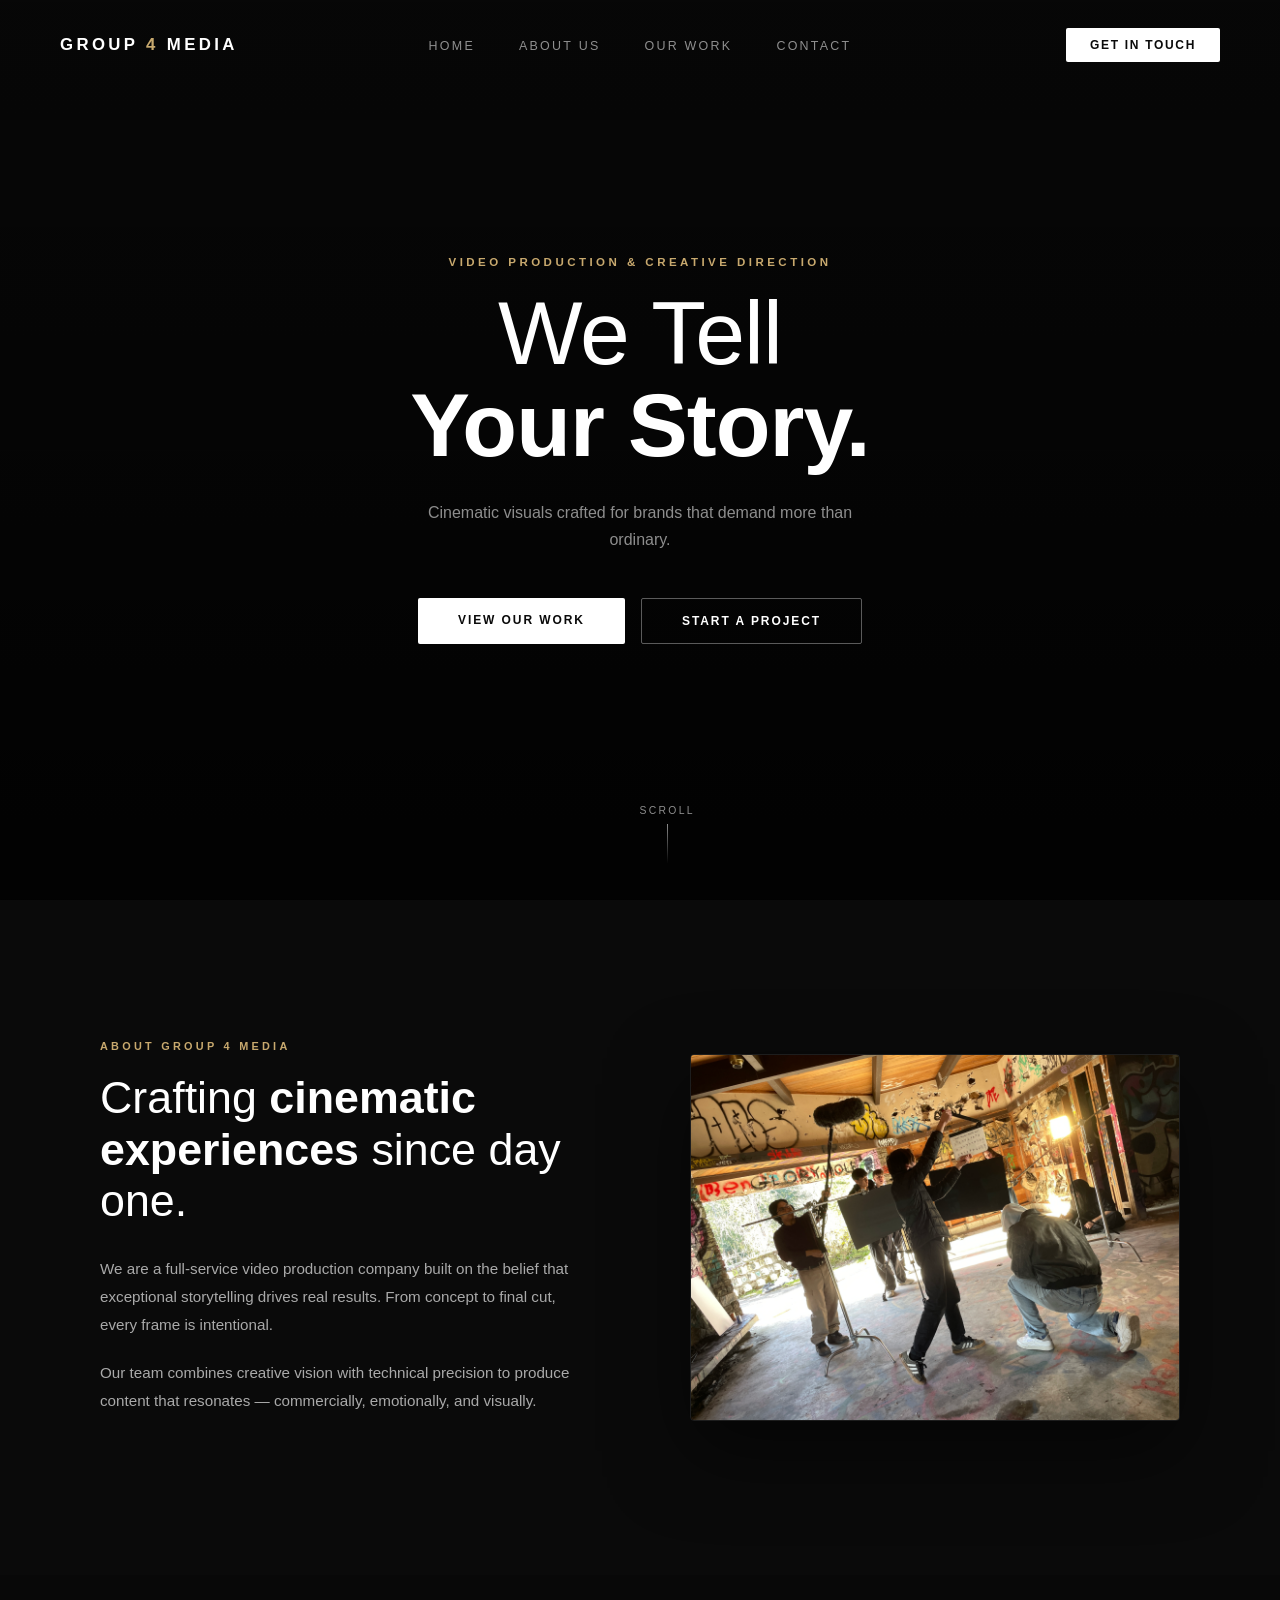
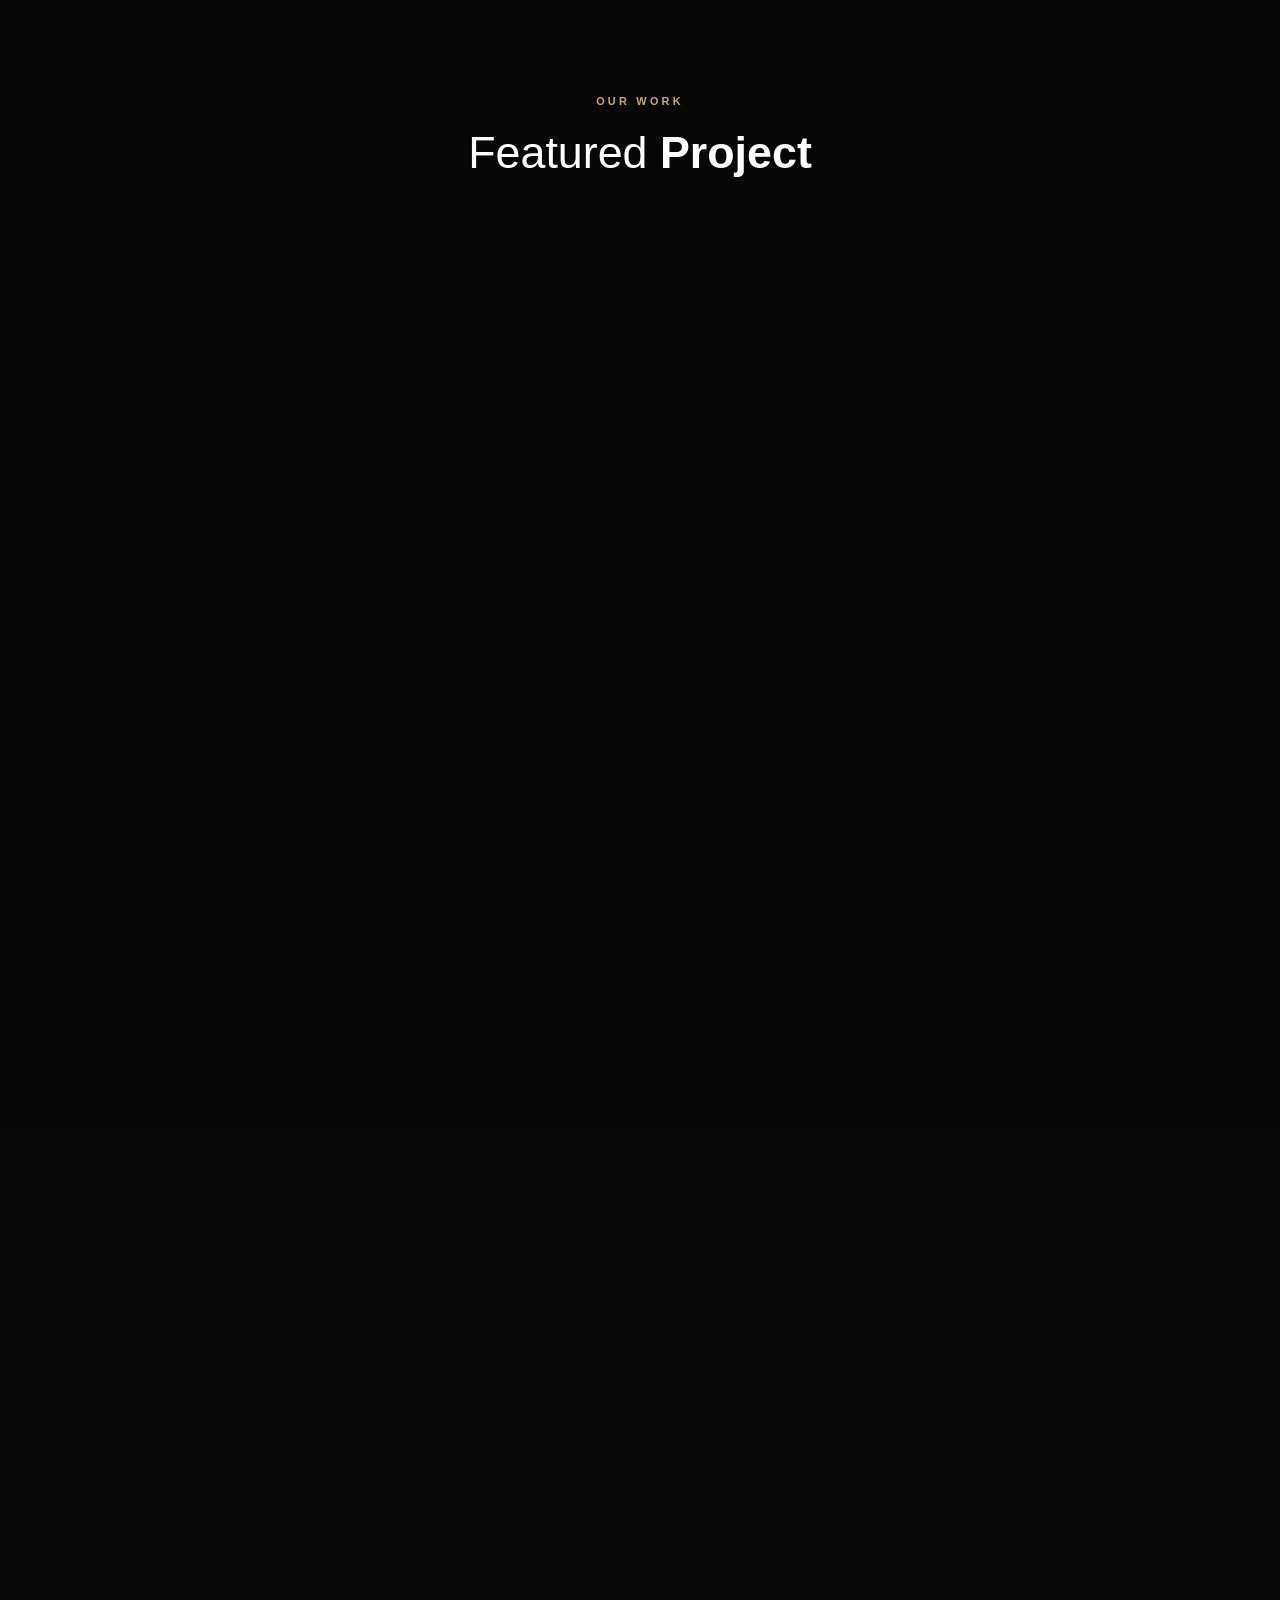
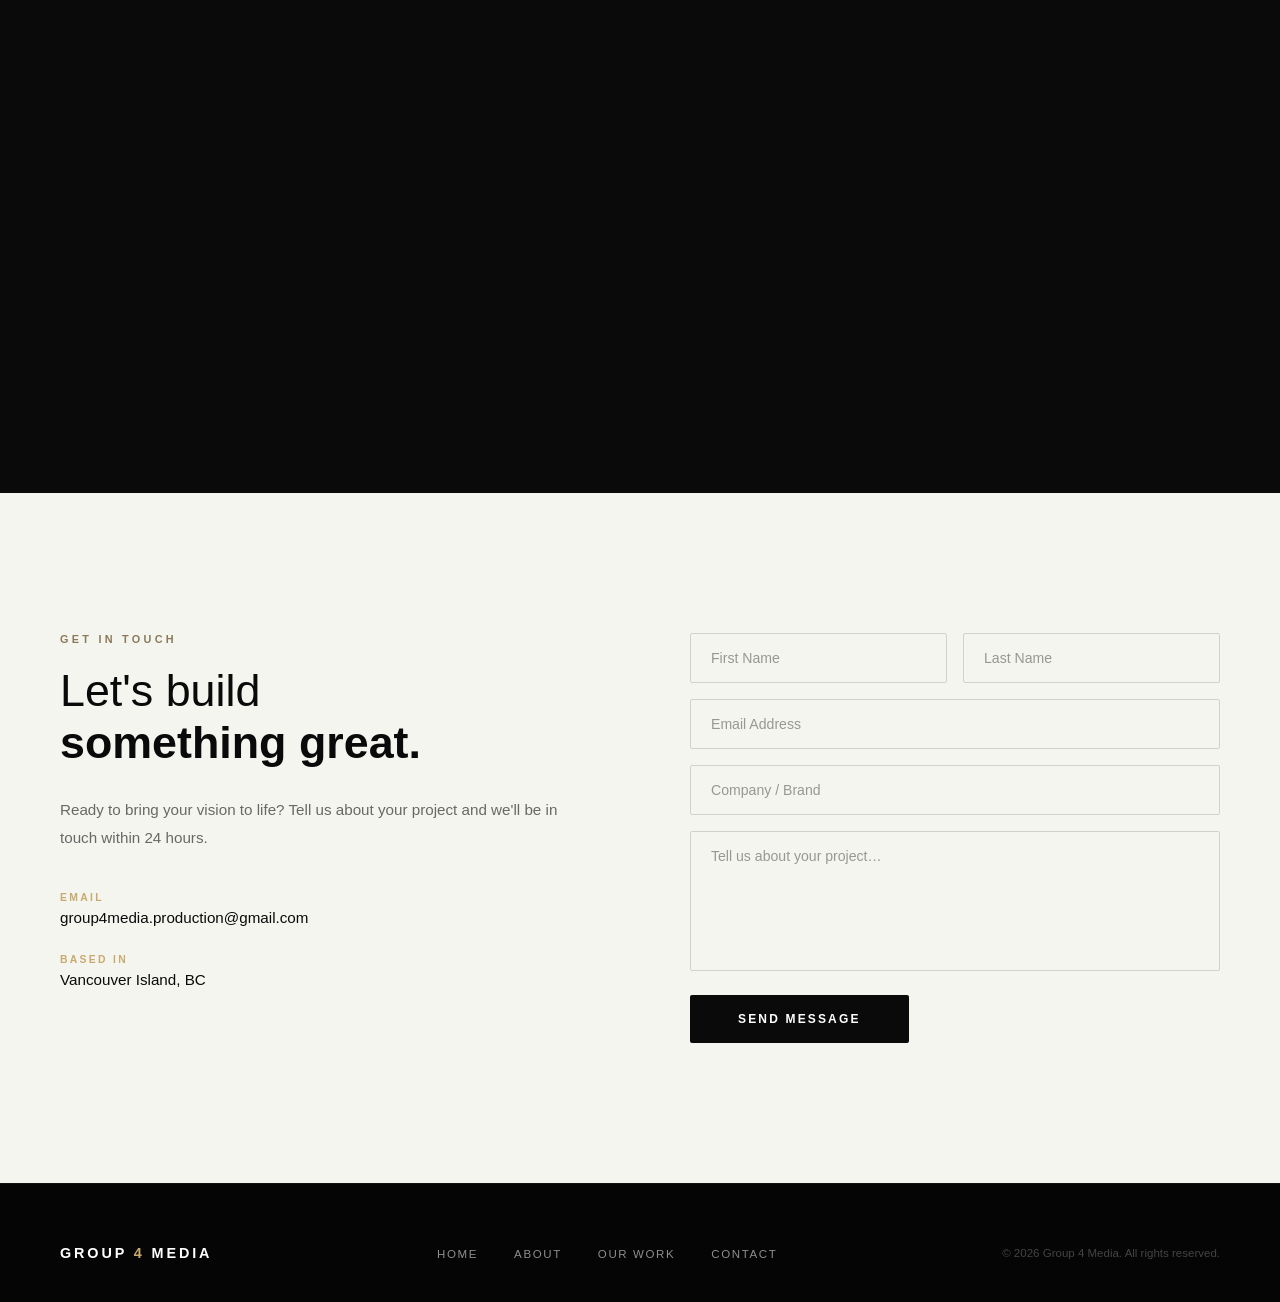
==== index.html @ 79d1ae1e "Group 4 Media landing page with YouTube embed" ====
<!DOCTYPE html>
<html lang="en">
<head>
  <meta charset="UTF-8" />
  <meta name="viewport" content="width=device-width, initial-scale=1.0" />
  <title>Group 4 Media</title>
  <style>
    *, *::before, *::after { margin: 0; padding: 0; box-sizing: border-box; }

    :root {
      --white: #ffffff;
      --off-white: #f5f5f0;
      --dark: #0a0a0a;
      --mid: #111111;
      --accent: #c8a96e;
      --muted: rgba(255,255,255,0.55);
      --font: 'Helvetica Neue', Helvetica, Arial, sans-serif;
    }

    html { scroll-behavior: smooth; }

    body {
      font-family: var(--font);
      background: var(--dark);
      color: var(--white);
      overflow-x: hidden;
    }

    /* ── NAV ── */
    nav {
      position: fixed;
      top: 0; left: 0; right: 0;
      z-index: 100;
      display: flex;
      align-items: center;
      justify-content: space-between;
      padding: 28px 60px;
      transition: background 0.4s ease, padding 0.4s ease;
    }
    nav.scrolled {
      background: rgba(10,10,10,0.92);
      backdrop-filter: blur(14px);
      padding: 18px 60px;
      border-bottom: 1px solid rgba(255,255,255,0.06);
    }

    .nav-logo {
      font-size: 1.05rem;
      font-weight: 700;
      letter-spacing: 0.2em;
      text-transform: uppercase;
      color: var(--white);
      text-decoration: none;
    }
    .nav-logo span { color: var(--accent); }

    .nav-links {
      display: flex;
      gap: 44px;
      list-style: none;
      position: absolute;
      left: 50%;
      transform: translateX(-50%);
    }
    .nav-links a {
      color: var(--muted);
      text-decoration: none;
      font-size: 0.78rem;
      font-weight: 500;
      letter-spacing: 0.18em;
      text-transform: uppercase;
      transition: color 0.25s;
      position: relative;
    }
    .nav-links a::after {
      content: '';
      position: absolute;
      bottom: -4px; left: 0;
      width: 0; height: 1px;
      background: var(--accent);
      transition: width 0.3s ease;
    }
    .nav-links a:hover { color: var(--white); }
    .nav-links a:hover::after { width: 100%; }

    .nav-cta {
      font-size: 0.75rem;
      font-weight: 600;
      letter-spacing: 0.14em;
      text-transform: uppercase;
      color: var(--dark);
      background: var(--white);
      padding: 10px 24px;
      border-radius: 2px;
      text-decoration: none;
      transition: background 0.25s, color 0.25s;
    }
    .nav-cta:hover { background: var(--accent); color: var(--white); }

    /* ── HERO ── */
    #home {
      position: relative;
      width: 100vw;
      height: 100vh;
      display: flex;
      align-items: center;
      justify-content: center;
      overflow: hidden;
    }

    .hero-video {
      position: absolute;
      inset: 0;
      width: 100%; height: 100%;
      object-fit: cover;
      object-position: center;
    }

    .hero-overlay {
      position: absolute;
      inset: 0;
      background: linear-gradient(
        to bottom,
        rgba(0,0,0,0.35) 0%,
        rgba(0,0,0,0.55) 50%,
        rgba(0,0,0,0.85) 100%
      );
    }

    .hero-content {
      position: relative;
      z-index: 2;
      text-align: center;
      padding: 0 24px;
      opacity: 0;
      transform: translateY(28px);
      animation: fadeUp 1.1s ease 0.4s forwards;
    }

    .hero-eyebrow {
      font-size: 0.72rem;
      font-weight: 600;
      letter-spacing: 0.3em;
      text-transform: uppercase;
      color: var(--accent);
      margin-bottom: 20px;
    }

    .hero-title {
      font-size: clamp(3rem, 7vw, 6.5rem);
      font-weight: 300;
      line-height: 1.02;
      letter-spacing: -0.01em;
      margin-bottom: 28px;
    }
    .hero-title strong { font-weight: 700; display: block; }

    .hero-sub {
      font-size: 1rem;
      color: var(--muted);
      max-width: 460px;
      margin: 0 auto 44px;
      line-height: 1.7;
      font-weight: 300;
    }

    .hero-btns {
      display: flex;
      gap: 16px;
      justify-content: center;
      flex-wrap: wrap;
    }

    .btn-primary {
      padding: 15px 40px;
      background: var(--white);
      color: var(--dark);
      font-size: 0.75rem;
      font-weight: 700;
      letter-spacing: 0.16em;
      text-transform: uppercase;
      text-decoration: none;
      border-radius: 2px;
      transition: background 0.25s, color 0.25s, transform 0.2s;
    }
    .btn-primary:hover { background: var(--accent); color: var(--white); transform: translateY(-2px); }

    .btn-ghost {
      padding: 15px 40px;
      border: 1px solid rgba(255,255,255,0.35);
      color: var(--white);
      font-size: 0.75rem;
      font-weight: 600;
      letter-spacing: 0.16em;
      text-transform: uppercase;
      text-decoration: none;
      border-radius: 2px;
      transition: border-color 0.25s, background 0.25s, transform 0.2s;
    }
    .btn-ghost:hover { border-color: var(--accent); background: rgba(200,169,110,0.12); transform: translateY(-2px); }

    .scroll-cue {
      position: absolute;
      bottom: 36px;
      left: 50%;
      transform: translateX(-50%);
      z-index: 3;
      display: flex;
      flex-direction: column;
      align-items: center;
      gap: 8px;
      opacity: 0;
      animation: fadeUp 1s ease 1.4s forwards;
    }
    .scroll-cue span {
      font-size: 0.65rem;
      letter-spacing: 0.22em;
      text-transform: uppercase;
      color: var(--muted);
    }
    .scroll-line {
      width: 1px;
      height: 40px;
      background: linear-gradient(to bottom, var(--muted), transparent);
      animation: scrollPulse 2s ease-in-out infinite;
    }

    /* ── ABOUT ── */
    #about {
      padding: 140px 60px;
      max-width: 1200px;
      margin: 0 auto;
      display: grid;
      grid-template-columns: 1fr 1fr;
      gap: 100px;
      align-items: center;
    }

    .section-label {
      font-size: 0.68rem;
      font-weight: 700;
      letter-spacing: 0.3em;
      text-transform: uppercase;
      color: var(--accent);
      margin-bottom: 20px;
    }

    .section-heading {
      font-size: clamp(2rem, 3.5vw, 3rem);
      font-weight: 300;
      line-height: 1.15;
      margin-bottom: 28px;
    }
    .section-heading strong { font-weight: 700; }

    .section-body {
      font-size: 0.95rem;
      line-height: 1.85;
      color: rgba(255,255,255,0.65);
      margin-bottom: 20px;
    }

    .about-photo {
      position: relative;
      width: 100%;
      aspect-ratio: 4/3;
      overflow: hidden;
      border-radius: 4px;
      border: 1px solid rgba(255,255,255,0.08);
      box-shadow: 0 30px 80px rgba(0,0,0,0.5);
    }
    .about-photo img {
      width: 100%;
      height: 100%;
      object-fit: cover;
      display: block;
      transition: transform 0.7s ease;
    }
    .about-photo:hover img { transform: scale(1.04); }

    /* ── OUR WORK ── */
    #work {
      padding: 120px 0;
      background: #080808;
    }

    .work-header {
      text-align: center;
      padding: 0 60px 80px;
    }

    .work-showcase {
      max-width: 1100px;
      margin: 0 auto;
      padding: 0 60px;
    }

    .work-feature {
      position: relative;
      width: 100%;
      aspect-ratio: 16/9;
      overflow: hidden;
      border-radius: 4px;
      border: 1px solid rgba(255,255,255,0.08);
      background: #000;
      box-shadow: 0 30px 80px rgba(0,0,0,0.6);
    }

    .work-video {
      width: 100%;
      height: 100%;
      object-fit: cover;
      display: block;
      border: none;
    }

    .work-caption {
      text-align: center;
      margin-top: 36px;
    }
    .work-category {
      font-size: 0.65rem;
      font-weight: 700;
      letter-spacing: 0.22em;
      text-transform: uppercase;
      color: var(--accent);
      margin-bottom: 10px;
    }
    .work-title-lg {
      font-size: clamp(1.6rem, 3vw, 2.4rem);
      font-weight: 300;
      letter-spacing: -0.01em;
      margin-bottom: 14px;
    }
    .work-desc {
      font-size: 0.95rem;
      line-height: 1.8;
      color: rgba(255,255,255,0.55);
      max-width: 520px;
      margin: 0 auto;
      font-weight: 300;
    }

    /* ── SERVICES ── */
    #services {
      padding: 140px 60px;
      max-width: 1200px;
      margin: 0 auto;
    }

    .services-header {
      text-align: center;
      margin-bottom: 80px;
    }

    .services-grid {
      display: grid;
      grid-template-columns: repeat(3, 1fr);
      gap: 2px;
    }

    .service-card {
      padding: 52px 40px;
      border: 1px solid rgba(255,255,255,0.07);
      transition: border-color 0.3s, background 0.3s;
      position: relative;
      overflow: hidden;
    }
    .service-card::before {
      content: '';
      position: absolute;
      top: 0; left: 0;
      width: 2px; height: 0;
      background: var(--accent);
      transition: height 0.4s ease;
    }
    .service-card:hover { border-color: rgba(200,169,110,0.25); background: rgba(255,255,255,0.02); }
    .service-card:hover::before { height: 100%; }

    .service-num {
      font-size: 0.65rem;
      font-weight: 700;
      letter-spacing: 0.2em;
      color: var(--accent);
      margin-bottom: 28px;
    }
    .service-name {
      font-size: 1.25rem;
      font-weight: 600;
      margin-bottom: 16px;
    }
    .service-desc {
      font-size: 0.88rem;
      line-height: 1.8;
      color: rgba(255,255,255,0.5);
    }

    /* ── CONTACT ── */
    #contact {
      background: var(--off-white);
      color: var(--dark);
      padding: 140px 60px;
    }

    .contact-inner {
      max-width: 1200px;
      margin: 0 auto;
      display: grid;
      grid-template-columns: 1fr 1fr;
      gap: 100px;
      align-items: start;
    }

    .contact-label { color: #8a7a5a; }
    .contact-heading { color: var(--dark); }
    .contact-body { color: rgba(10,10,10,0.6); }

    .contact-detail {
      display: flex;
      flex-direction: column;
      gap: 28px;
      margin-top: 40px;
    }
    .detail-item { }
    .detail-title {
      font-size: 0.65rem;
      font-weight: 700;
      letter-spacing: 0.22em;
      text-transform: uppercase;
      color: var(--accent);
      margin-bottom: 6px;
    }
    .detail-value {
      font-size: 0.95rem;
      color: var(--dark);
    }

    form { display: flex; flex-direction: column; gap: 16px; }

    .form-row { display: grid; grid-template-columns: 1fr 1fr; gap: 16px; }

    input, textarea, select {
      width: 100%;
      padding: 16px 20px;
      background: transparent;
      border: 1px solid rgba(10,10,10,0.15);
      font-family: var(--font);
      font-size: 0.88rem;
      color: var(--dark);
      border-radius: 2px;
      outline: none;
      transition: border-color 0.25s;
      resize: none;
    }
    input::placeholder, textarea::placeholder { color: rgba(10,10,10,0.4); }
    input:focus, textarea:focus { border-color: var(--accent); }

    textarea { height: 140px; }

    .btn-submit {
      padding: 17px 48px;
      background: var(--dark);
      color: var(--white);
      font-family: var(--font);
      font-size: 0.75rem;
      font-weight: 700;
      letter-spacing: 0.18em;
      text-transform: uppercase;
      border: none;
      border-radius: 2px;
      cursor: pointer;
      transition: background 0.25s, transform 0.2s;
      align-self: flex-start;
      margin-top: 8px;
    }
    .btn-submit:hover { background: var(--accent); transform: translateY(-2px); }

    /* ── FOOTER ── */
    footer {
      background: #050505;
      padding: 60px 60px 40px;
      display: flex;
      align-items: center;
      justify-content: space-between;
      flex-wrap: wrap;
      gap: 20px;
      border-top: 1px solid rgba(255,255,255,0.05);
    }

    .footer-logo {
      font-size: 0.9rem;
      font-weight: 700;
      letter-spacing: 0.2em;
      text-transform: uppercase;
    }
    .footer-logo span { color: var(--accent); }

    .footer-links {
      display: flex;
      gap: 36px;
      list-style: none;
    }
    .footer-links a {
      font-size: 0.72rem;
      letter-spacing: 0.14em;
      text-transform: uppercase;
      color: var(--muted);
      text-decoration: none;
      transition: color 0.25s;
    }
    .footer-links a:hover { color: var(--white); }

    .footer-copy {
      font-size: 0.72rem;
      color: rgba(255,255,255,0.25);
    }

    /* ── ANIMATIONS ── */
    @keyframes fadeUp {
      to { opacity: 1; transform: translateY(0); }
    }
    @keyframes scrollPulse {
      0%, 100% { opacity: 0.4; }
      50% { opacity: 1; }
    }

    .reveal {
      opacity: 0;
      transform: translateY(32px);
      transition: opacity 0.8s ease, transform 0.8s ease;
    }
    .reveal.visible {
      opacity: 1;
      transform: translateY(0);
    }

    /* ── RESPONSIVE ── */
    @media (max-width: 900px) {
      nav { padding: 22px 28px; }
      nav.scrolled { padding: 14px 28px; }
      .nav-links { display: none; }
      #about { grid-template-columns: 1fr; gap: 60px; padding: 100px 28px; }
      .work-showcase { padding: 0 28px; }
      .services-grid { grid-template-columns: 1fr; }
      #services { padding: 100px 28px; }
      #contact { padding: 100px 28px; }
      .contact-inner { grid-template-columns: 1fr; gap: 60px; }
      footer { flex-direction: column; align-items: flex-start; padding: 40px 28px; }
    }
  </style>
</head>
<body>

  <!-- ── NAV ── -->
  <nav id="navbar">
    <a class="nav-logo" href="#home">Group <span>4</span> Media</a>
    <ul class="nav-links">
      <li><a href="#home">Home</a></li>
      <li><a href="#about">About Us</a></li>
      <li><a href="#work">Our Work</a></li>
      <li><a href="#contact">Contact</a></li>
    </ul>
    <a class="nav-cta" href="#contact">Get In Touch</a>
  </nav>

  <!-- ── HERO ── -->
  <section id="home">
    <video class="hero-video" autoplay muted loop playsinline>
      <source src="hero.mp4" type="video/mp4" />
    </video>
    <div class="hero-overlay"></div>
    <div class="hero-content">
      <p class="hero-eyebrow">Video Production &amp; Creative Direction</p>
      <h1 class="hero-title">
        We Tell<br />
        <strong>Your Story.</strong>
      </h1>
      <p class="hero-sub">Cinematic visuals crafted for brands that demand more than ordinary.</p>
      <div class="hero-btns">
        <a class="btn-primary" href="#work">View Our Work</a>
        <a class="btn-ghost" href="#contact">Start a Project</a>
      </div>
    </div>
    <div class="scroll-cue">
      <span>Scroll</span>
      <div class="scroll-line"></div>
    </div>
  </section>

  <!-- ── ABOUT ── -->
  <section id="about">
    <div class="reveal">
      <p class="section-label">About Group 4 Media</p>
      <h2 class="section-heading">Crafting <strong>cinematic<br />experiences</strong> since day one.</h2>
      <p class="section-body">We are a full-service video production company built on the belief that exceptional storytelling drives real results. From concept to final cut, every frame is intentional.</p>
      <p class="section-body">Our team combines creative vision with technical precision to produce content that resonates — commercially, emotionally, and visually.</p>
    </div>
    <div class="about-photo reveal">
      <img src="about.jpg" alt="Group 4 Media on set" />
    </div>
  </section>

  <!-- ── OUR WORK ── -->
  <section id="work">
    <div class="work-header reveal">
      <p class="section-label">Our Work</p>
      <h2 class="section-heading">Featured <strong>Project</strong></h2>
    </div>
    <div class="work-showcase reveal">
      <div class="work-feature">
        <iframe class="work-video" src="https://www.youtube.com/embed/ngQSsMRTq1E" title="Queen Margaret's School Bursary Documentary" frameborder="0" allow="accelerometer; autoplay; clipboard-write; encrypted-media; gyroscope; picture-in-picture; web-share" allowfullscreen></iframe>
      </div>
      <div class="work-caption">
        <p class="work-category">Documentary</p>
        <h3 class="work-title-lg">Queen Margaret's School Bursary Documentary</h3>
        <p class="work-desc">A cinematic documentary crafted for Queen Margaret's School — telling the story behind their bursary programme.</p>
      </div>
    </div>
  </section>

  <!-- ── SERVICES ── -->
  <section id="services">
    <div class="services-header reveal">
      <p class="section-label">What We Do</p>
      <h2 class="section-heading">End-to-end <strong>production</strong></h2>
    </div>
    <div class="services-grid">
      <div class="service-card reveal">
        <p class="service-num">01</p>
        <h3 class="service-name">Brand Films</h3>
        <p class="service-desc">Cinematic narratives that define your brand's voice and leave a lasting impression on your audience.</p>
      </div>
      <div class="service-card reveal">
        <p class="service-num">02</p>
        <h3 class="service-name">Commercial Production</h3>
        <p class="service-desc">High-impact advertising content crafted for broadcast, digital, and social platforms.</p>
      </div>
      <div class="service-card reveal">
        <p class="service-num">03</p>
        <h3 class="service-name">Event Coverage</h3>
        <p class="service-desc">Multi-camera event documentation that captures the energy and story of every live moment.</p>
      </div>
      <div class="service-card reveal">
        <p class="service-num">04</p>
        <h3 class="service-name">Post Production</h3>
        <p class="service-desc">Colour grading, sound design, motion graphics, and precision editing under one roof.</p>
      </div>
      <div class="service-card reveal">
        <p class="service-num">05</p>
        <h3 class="service-name">Social Content</h3>
        <p class="service-desc">Platform-native short-form content designed to stop the scroll and drive engagement.</p>
      </div>
      <div class="service-card reveal">
        <p class="service-num">06</p>
        <h3 class="service-name">Documentary</h3>
        <p class="service-desc">Long-form storytelling that digs deep — authentic, emotive, and built to endure.</p>
      </div>
    </div>
  </section>

  <!-- ── CONTACT ── -->
  <section id="contact">
    <div class="contact-inner">
      <div class="reveal">
        <p class="section-label contact-label">Get In Touch</p>
        <h2 class="section-heading contact-heading">Let's build<br /><strong>something great.</strong></h2>
        <p class="section-body contact-body">Ready to bring your vision to life? Tell us about your project and we'll be in touch within 24 hours.</p>
        <div class="contact-detail">
          <div class="detail-item">
            <p class="detail-title">Email</p>
            <p class="detail-value">group4media.production@gmail.com</p>
          </div>
          <div class="detail-item">
            <p class="detail-title">Based In</p>
            <p class="detail-value">Vancouver Island, BC</p>
          </div>
        </div>
      </div>
      <form class="reveal" id="contactForm" onsubmit="handleSubmit(event)">
        <div class="form-row">
          <input type="text" name="first_name" placeholder="First Name" required />
          <input type="text" name="last_name" placeholder="Last Name" required />
        </div>
        <input type="email" name="email" placeholder="Email Address" required />
        <input type="text" name="company" placeholder="Company / Brand" />
        <textarea name="message" placeholder="Tell us about your project…" required></textarea>
        <button class="btn-submit" type="submit">Send Message</button>
      </form>
    </div>
  </section>

  <!-- ── FOOTER ── -->
  <footer>
    <div class="footer-logo">Group <span>4</span> Media</div>
    <ul class="footer-links">
      <li><a href="#home">Home</a></li>
      <li><a href="#about">About</a></li>
      <li><a href="#work">Our Work</a></li>
      <li><a href="#contact">Contact</a></li>
    </ul>
    <p class="footer-copy">&copy; 2026 Group 4 Media. All rights reserved.</p>
  </footer>

  <script>
    // Navbar scroll behaviour
    const navbar = document.getElementById('navbar');
    window.addEventListener('scroll', () => {
      navbar.classList.toggle('scrolled', window.scrollY > 60);
    });

    // Scroll reveal
    const reveals = document.querySelectorAll('.reveal');
    const observer = new IntersectionObserver((entries) => {
      entries.forEach((entry, i) => {
        if (entry.isIntersecting) {
          setTimeout(() => entry.target.classList.add('visible'), i * 80);
          observer.unobserve(entry.target);
        }
      });
    }, { threshold: 0.12 });
    reveals.forEach(el => observer.observe(el));

    // Form submit to Formspree via AJAX (no page redirect)
    function handleSubmit(e) {
      e.preventDefault();
      const form = e.target;
      const btn = form.querySelector('.btn-submit');
      btn.textContent = 'Sending...';
      btn.disabled = true;

      const formData = new FormData(form);

      fetch('https://formspree.io/f/mbdegdar', {
        method: 'POST',
        body: formData,
        headers: {
          'Accept': 'application/json'
        }
      })
      .then(response => {
        if (response.ok) {
          btn.textContent = "We'll get in touch with you shortly";
          btn.style.background = '#2e7d52';
          form.reset();
          setTimeout(() => {
            btn.textContent = 'Send Message';
            btn.style.background = '';
            btn.disabled = false;
          }, 4000);
        } else {
          btn.textContent = 'Error - Try Again';
          btn.disabled = false;
        }
      })
      .catch(error => {
        btn.textContent = 'Error - Try Again';
        btn.disabled = false;
      });
    }
  </script>

</body>
</html>
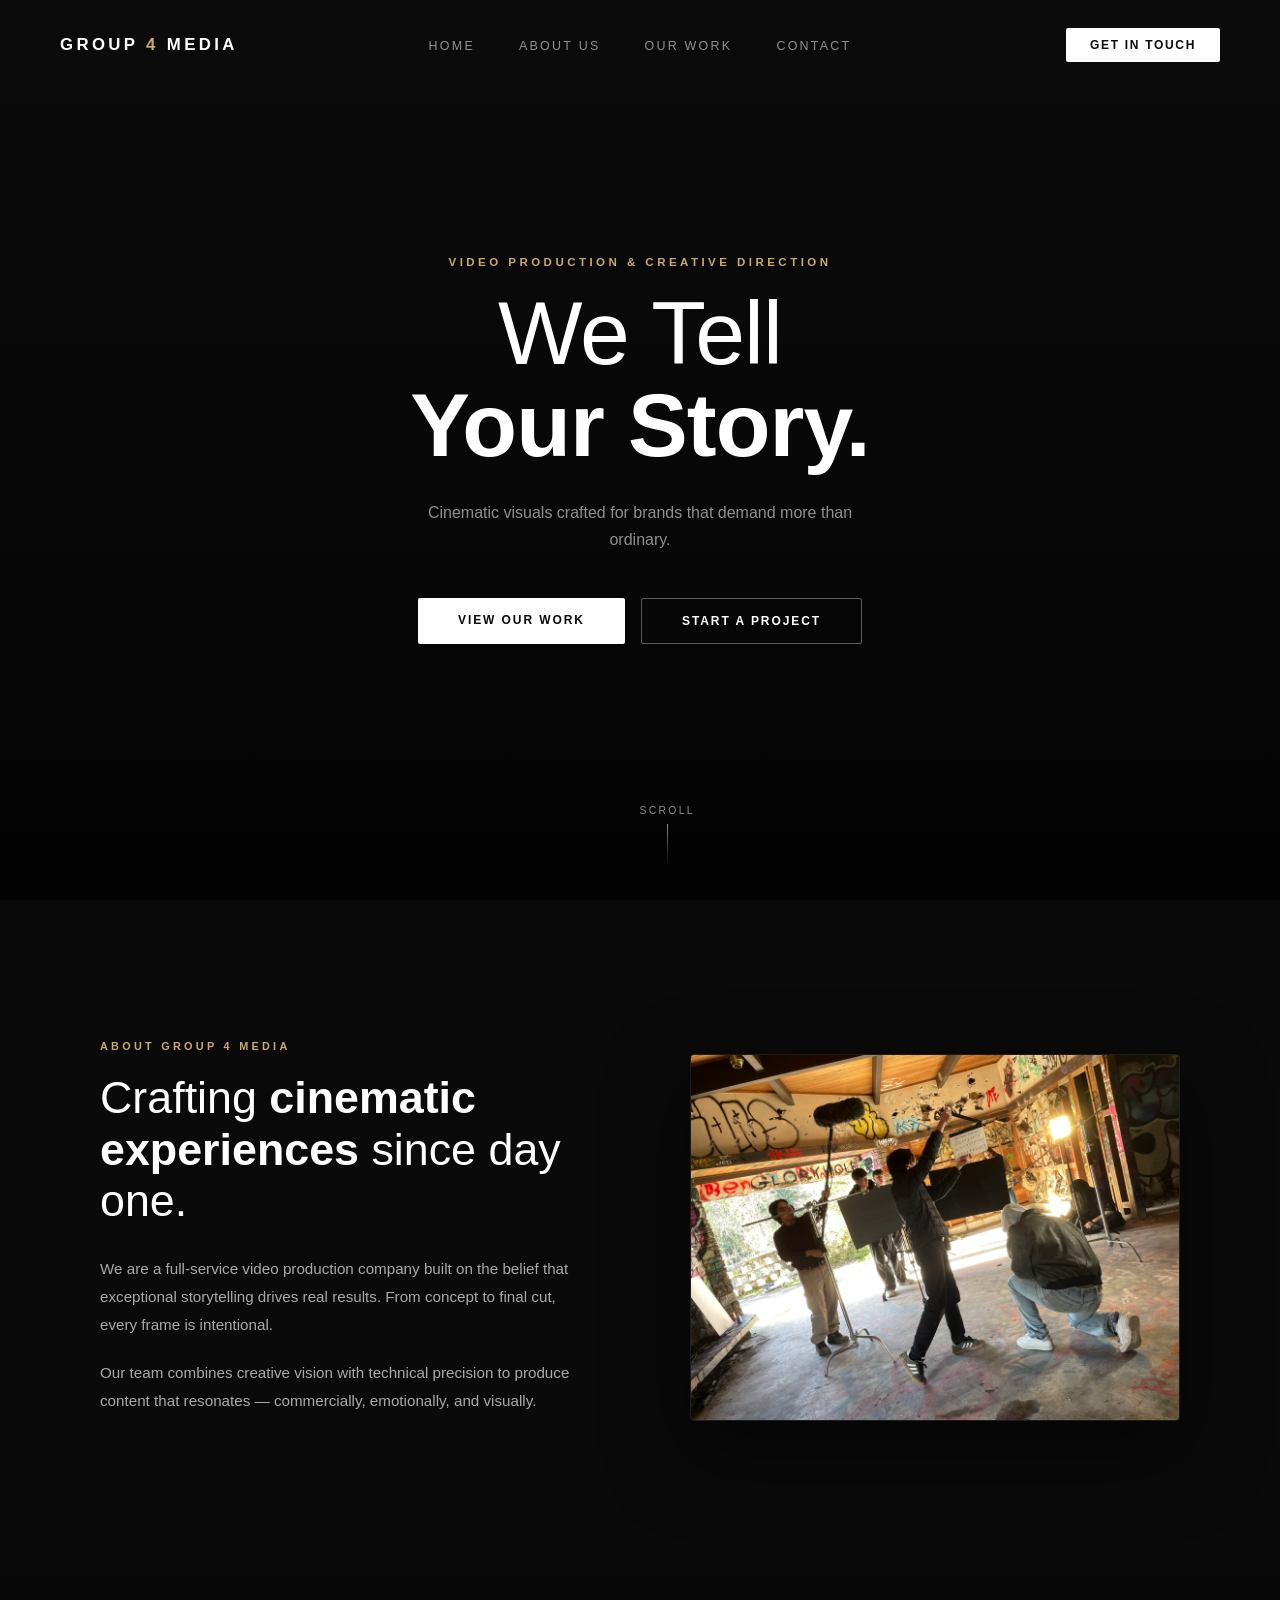
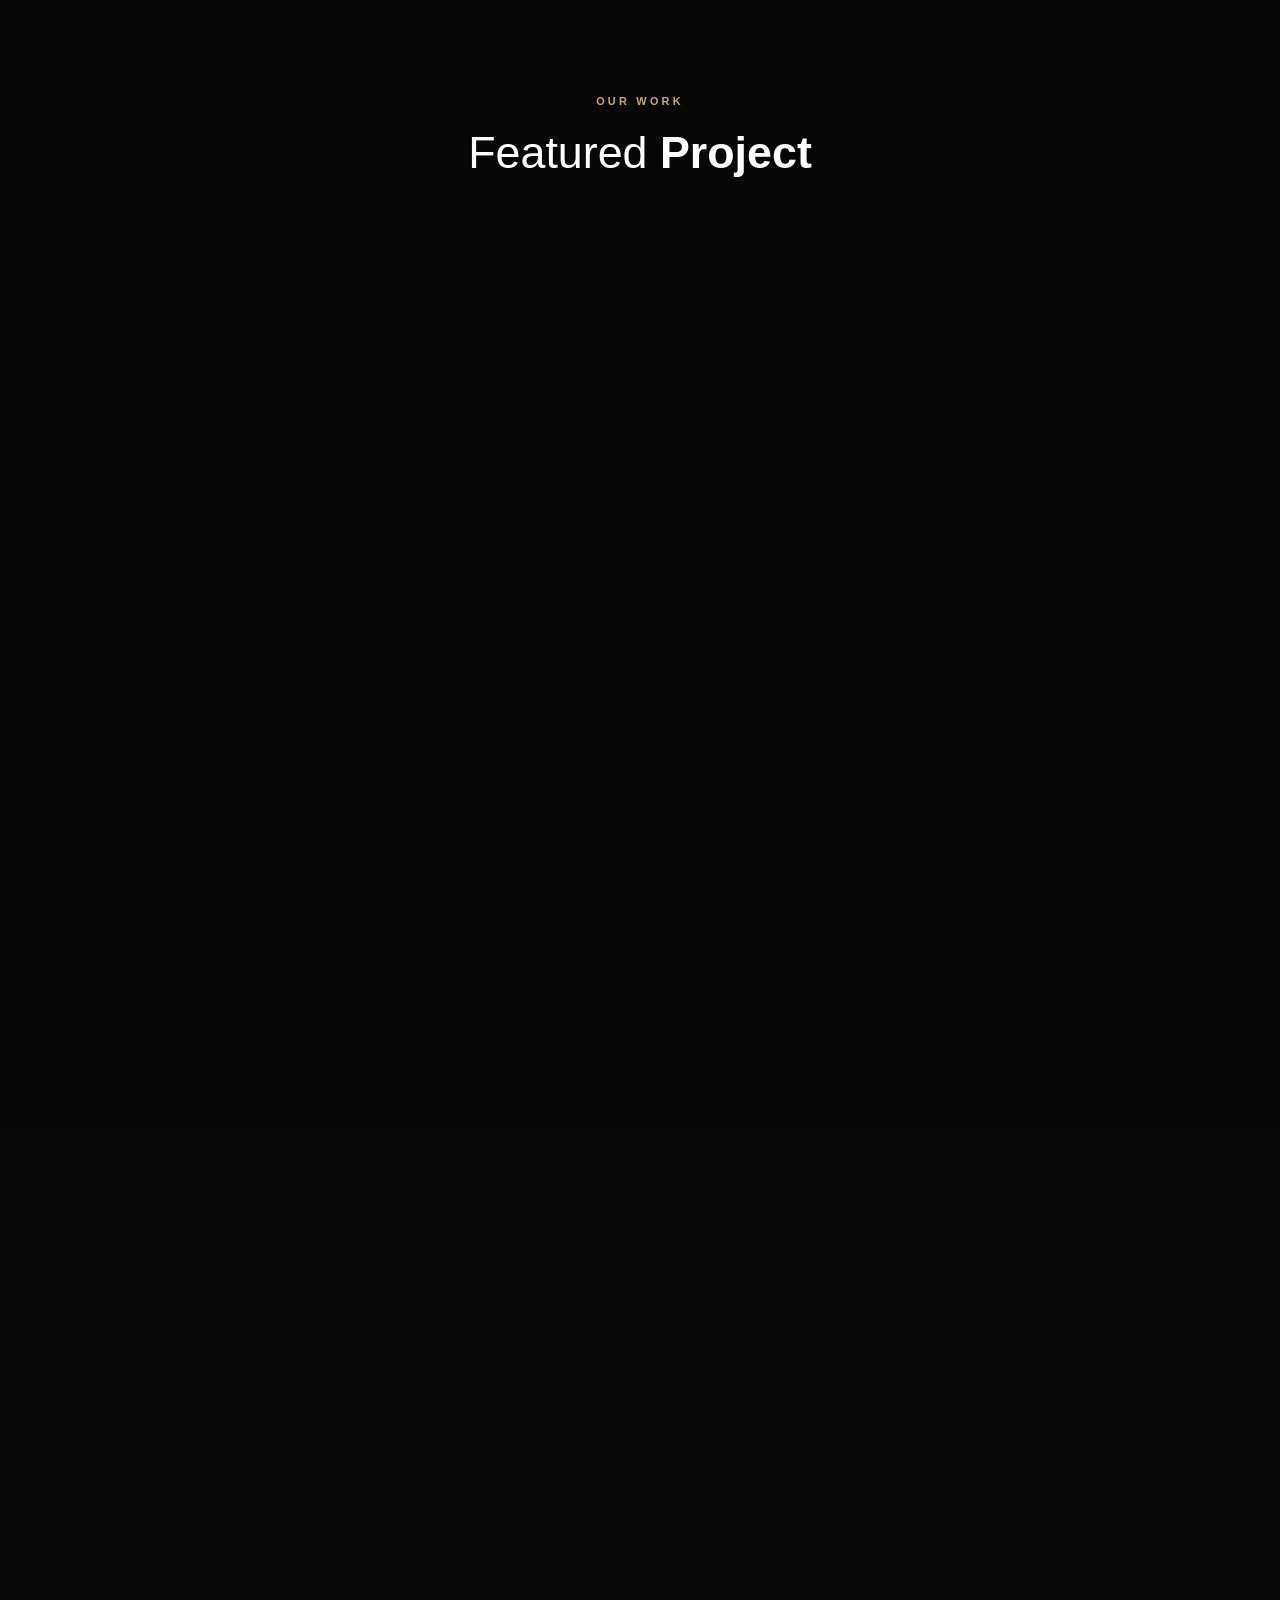
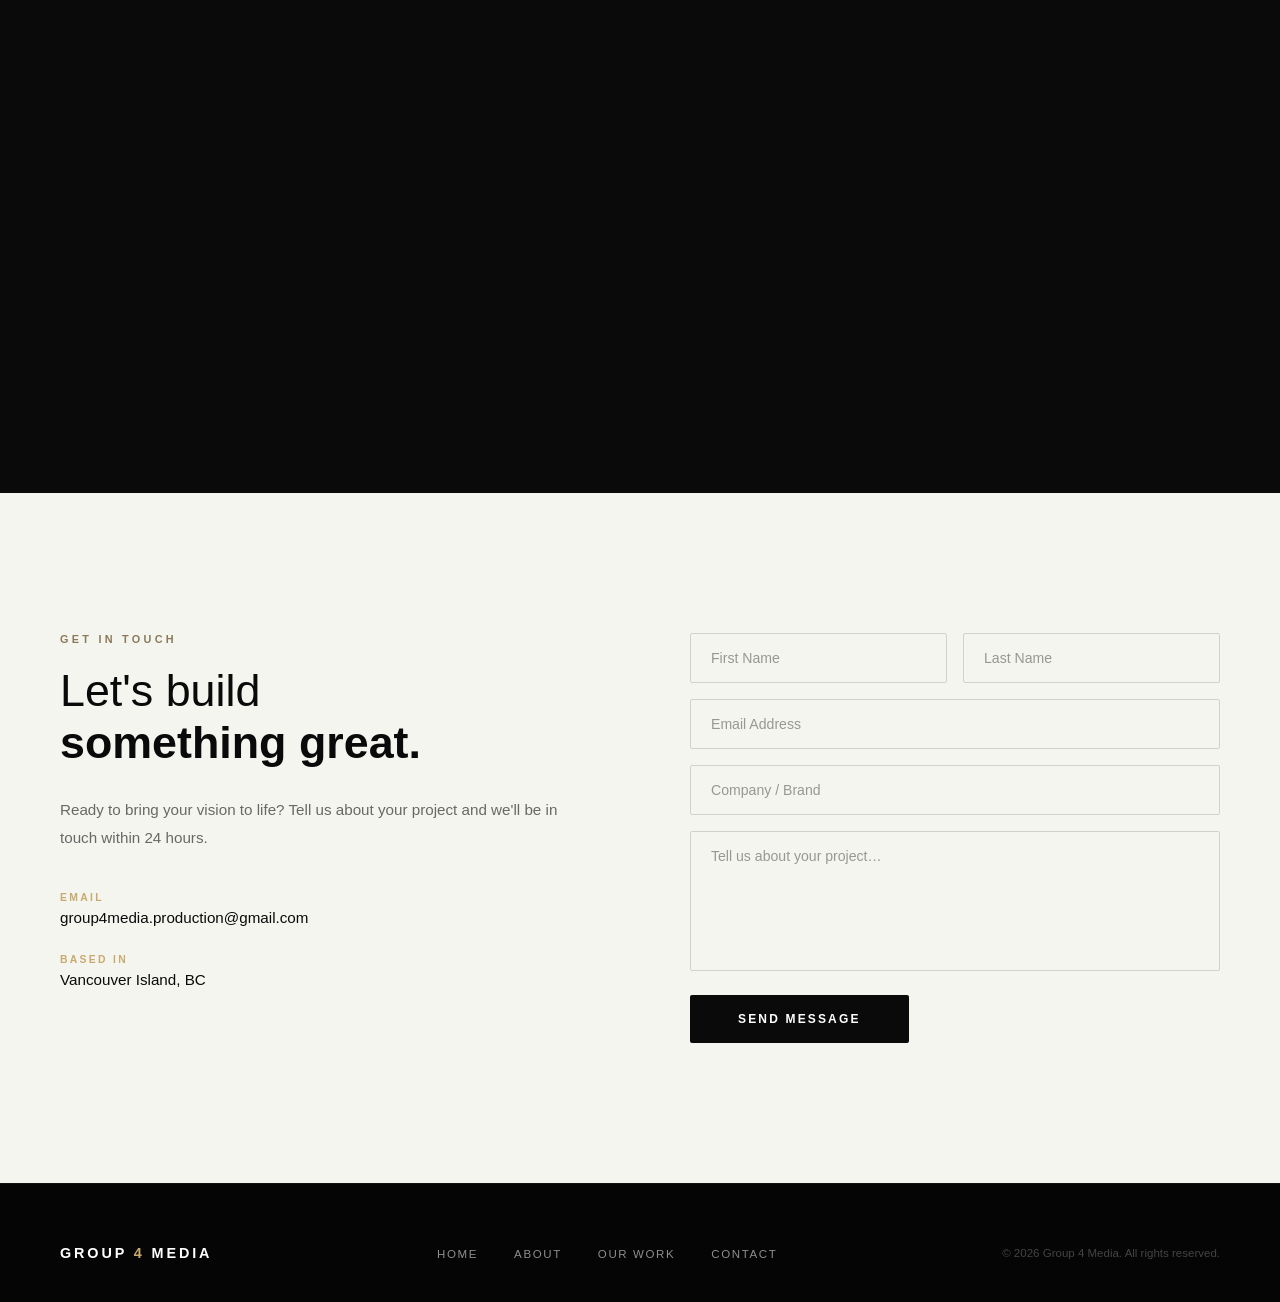
==== commit f6789a29: "Add poster and seek to frame 2 for hero video" ====
--- a/index.html
+++ b/index.html
@@ -565,8 +565,8 @@
 
   <!-- ── HERO ── -->
   <section id="home">
-    <video class="hero-video" autoplay muted loop playsinline>
-      <source src="hero.mp4" type="video/mp4" />
+    <video class="hero-video" autoplay muted loop playsinline poster="data:image/svg+xml,%3Csvg xmlns='http://www.w3.org/2000/svg' viewBox='0 0 1920 1080'%3E%3Crect fill='%23111111' width='1920' height='1080'/%3E%3C/svg%3E">
+      <source src="hero.mp4#t=2" type="video/mp4" />
     </video>
     <div class="hero-overlay"></div>
     <div class="hero-content">
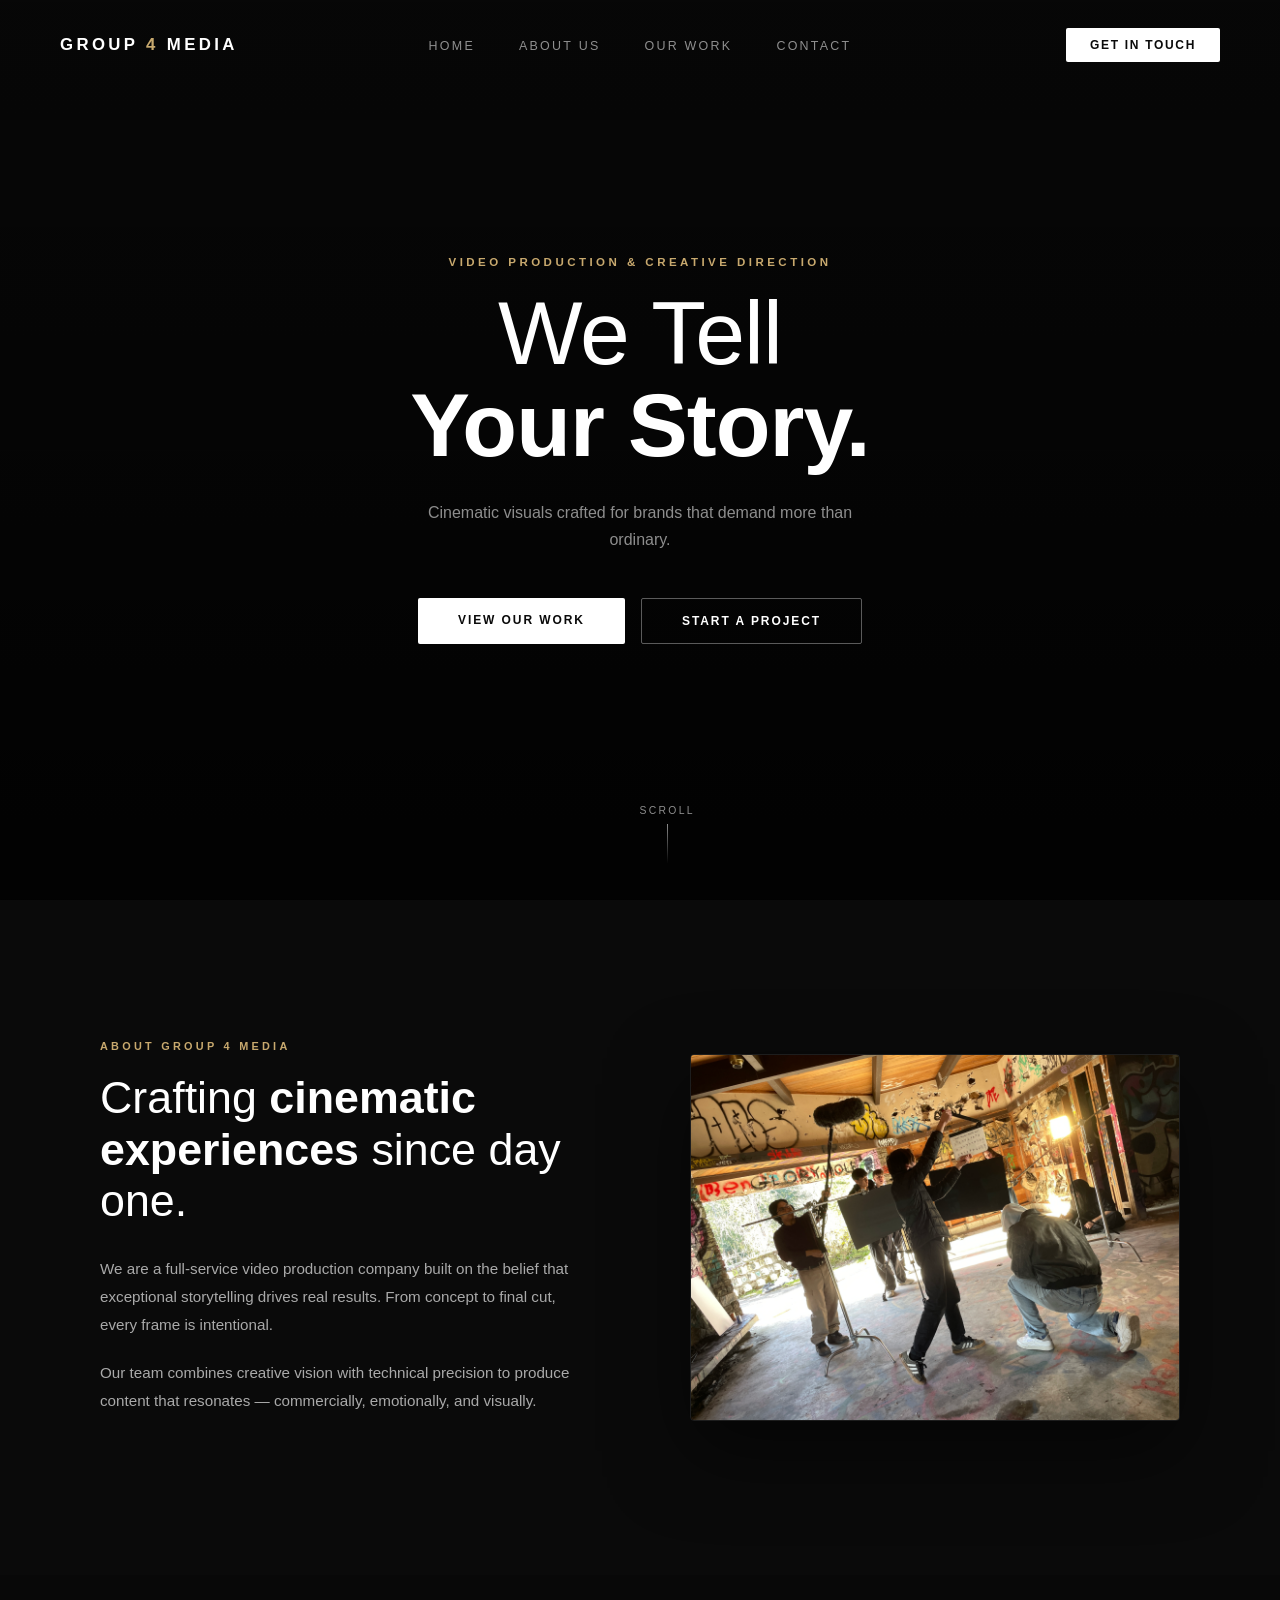
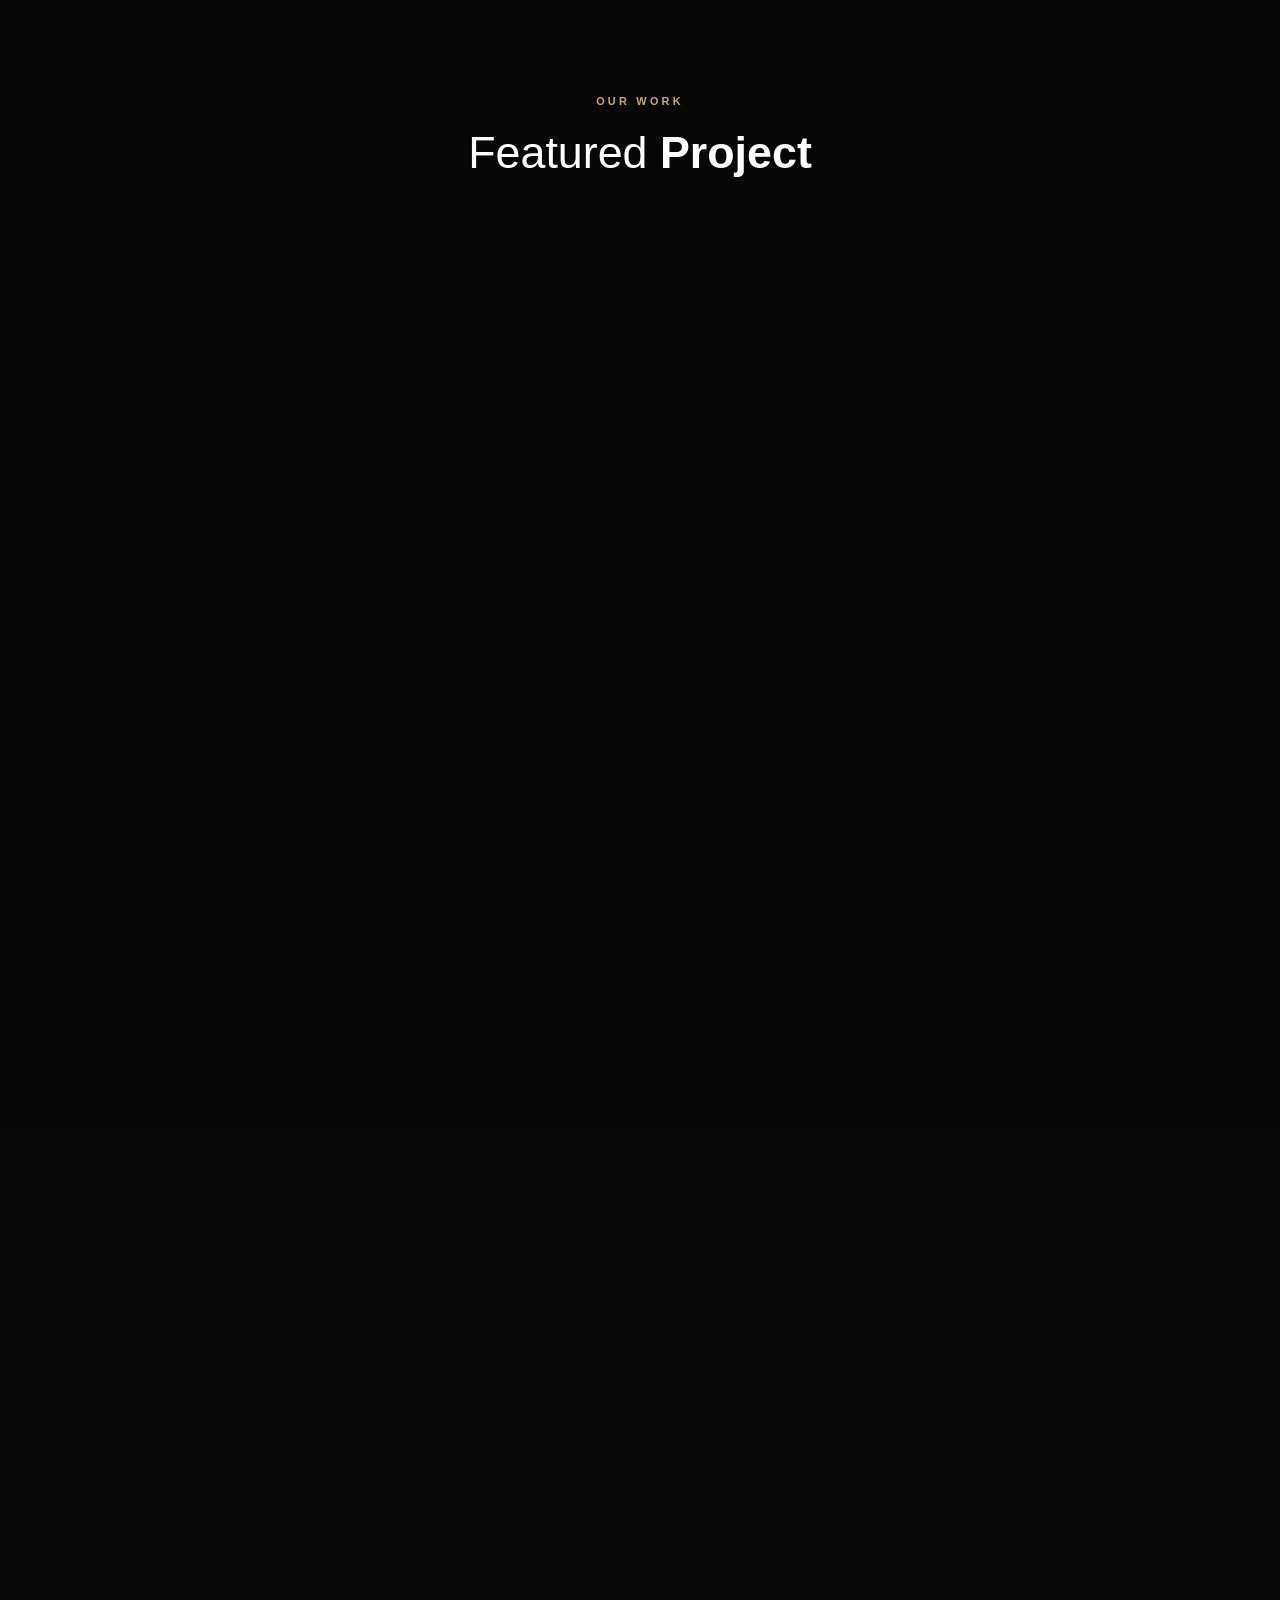
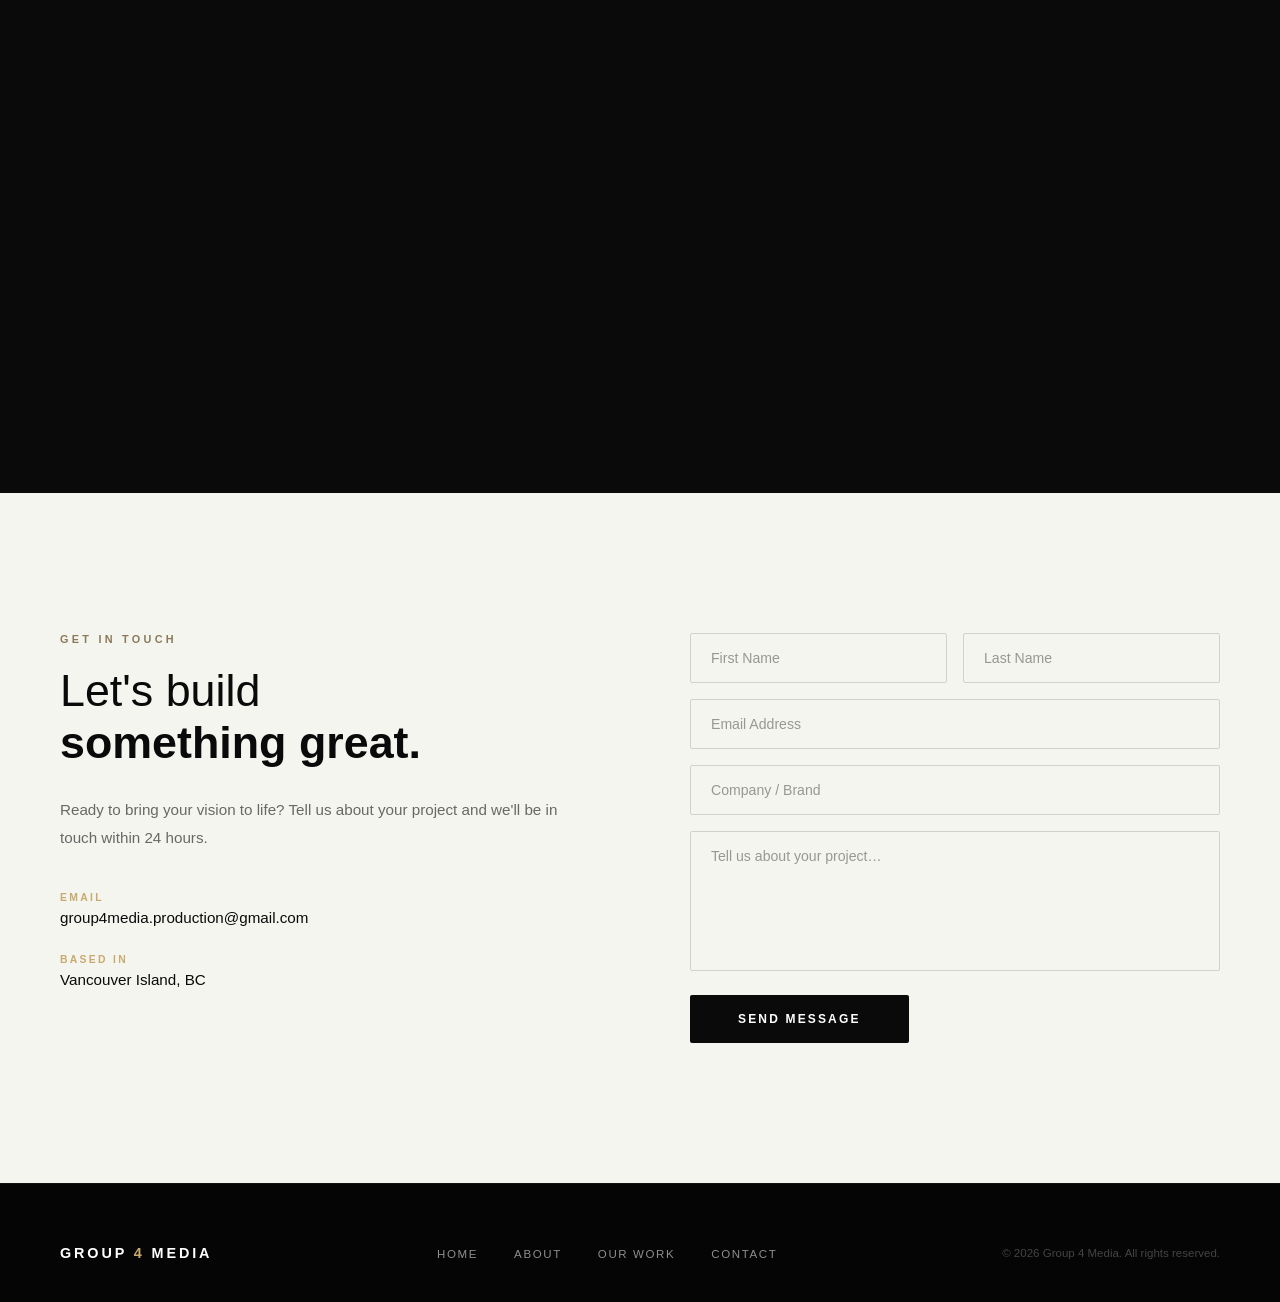
==== commit dd506fcf: "Remove play button, use video background only" ====
--- a/index.html
+++ b/index.html
@@ -565,7 +565,7 @@
 
   <!-- ── HERO ── -->
   <section id="home">
-    <video class="hero-video" autoplay muted loop playsinline poster="data:image/svg+xml,%3Csvg xmlns='http://www.w3.org/2000/svg' viewBox='0 0 1920 1080'%3E%3Crect fill='%23111111' width='1920' height='1080'/%3E%3C/svg%3E">
+    <video class="hero-video" autoplay muted loop playsinline>
       <source src="hero.mp4#t=2" type="video/mp4" />
     </video>
     <div class="hero-overlay"></div>
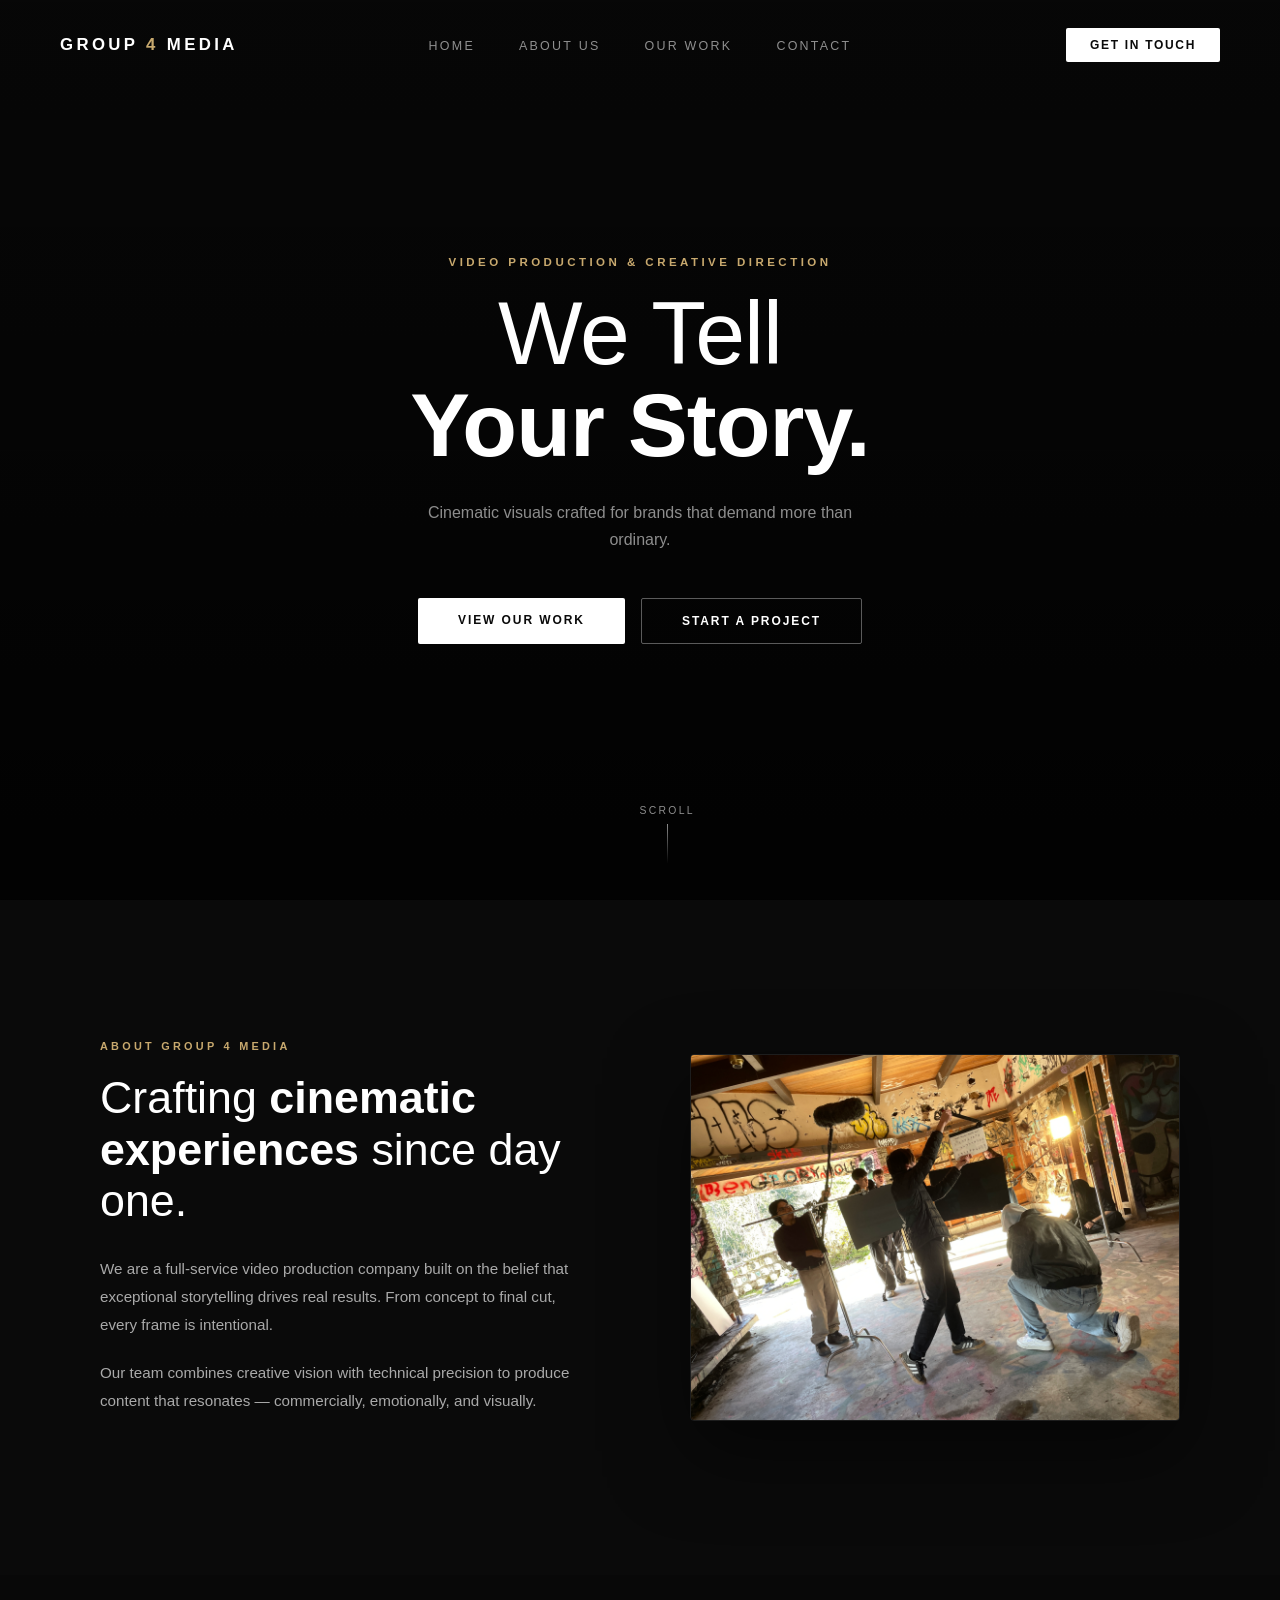
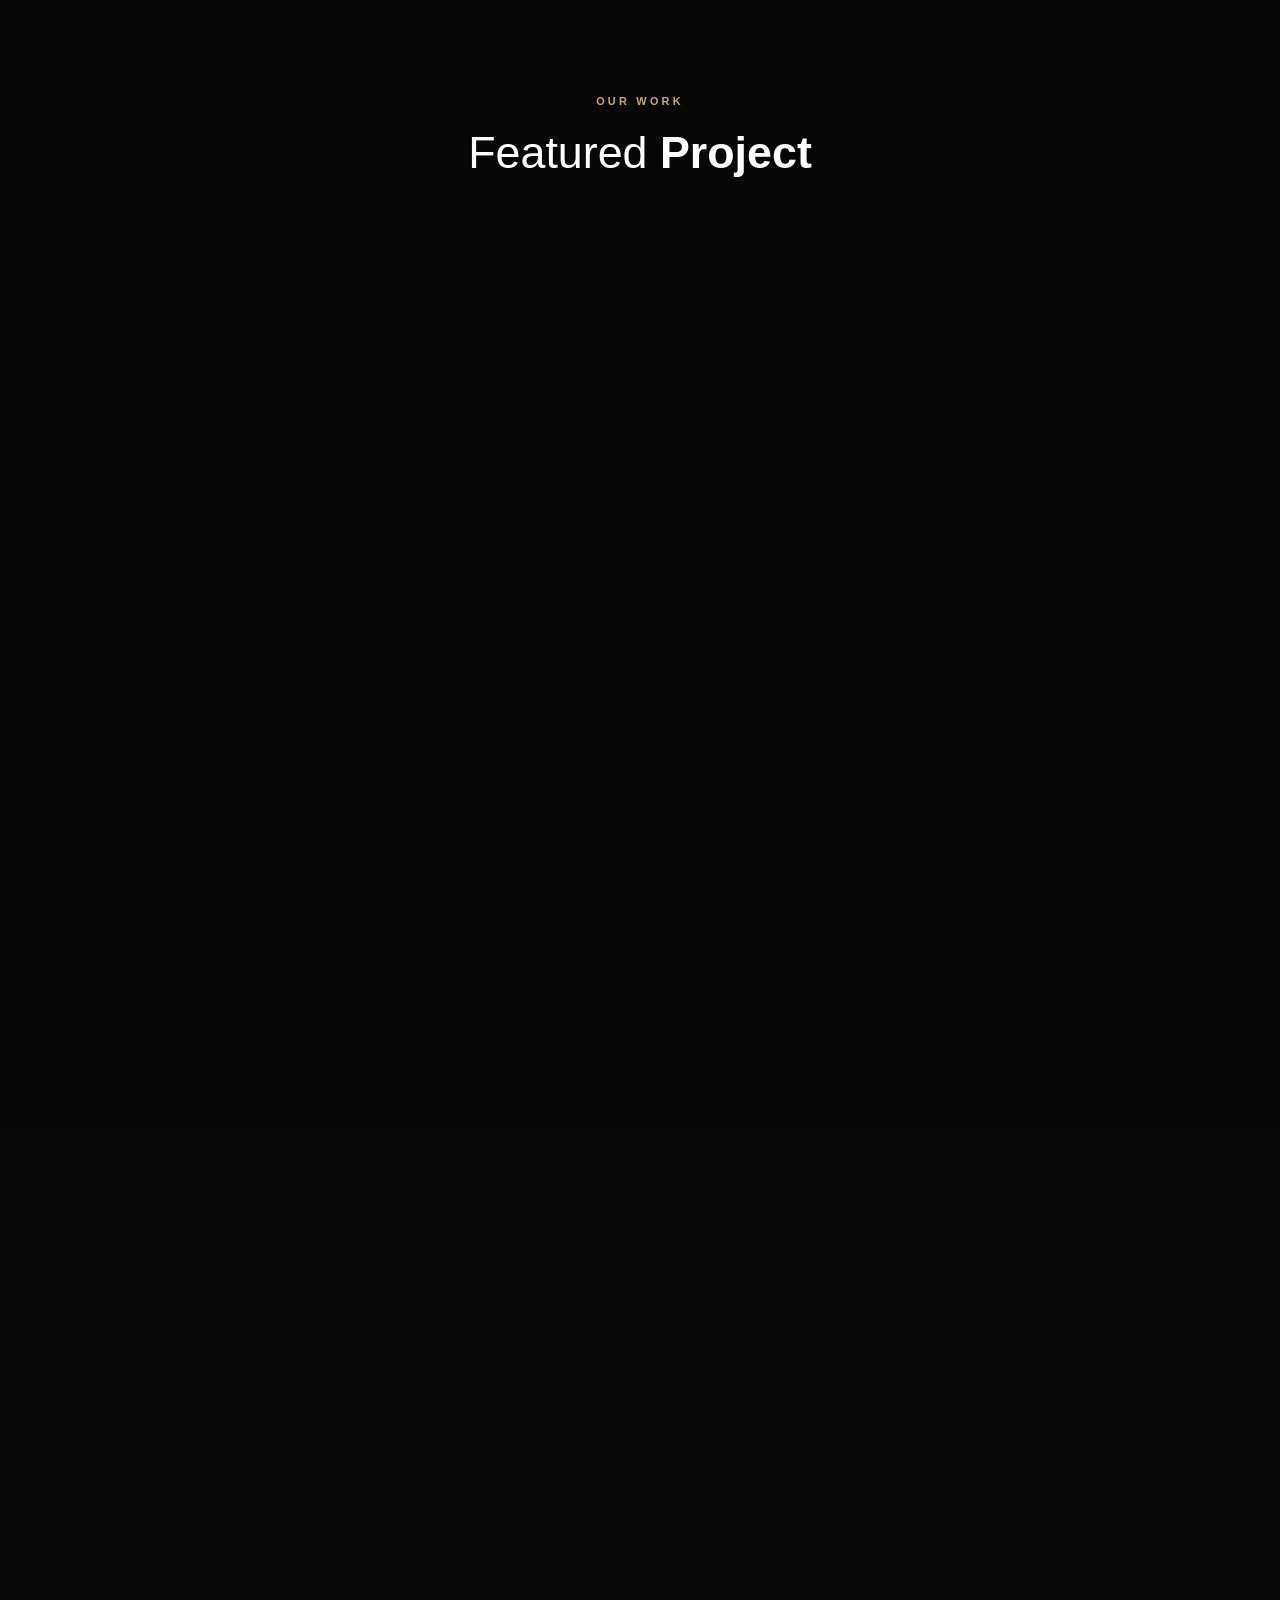
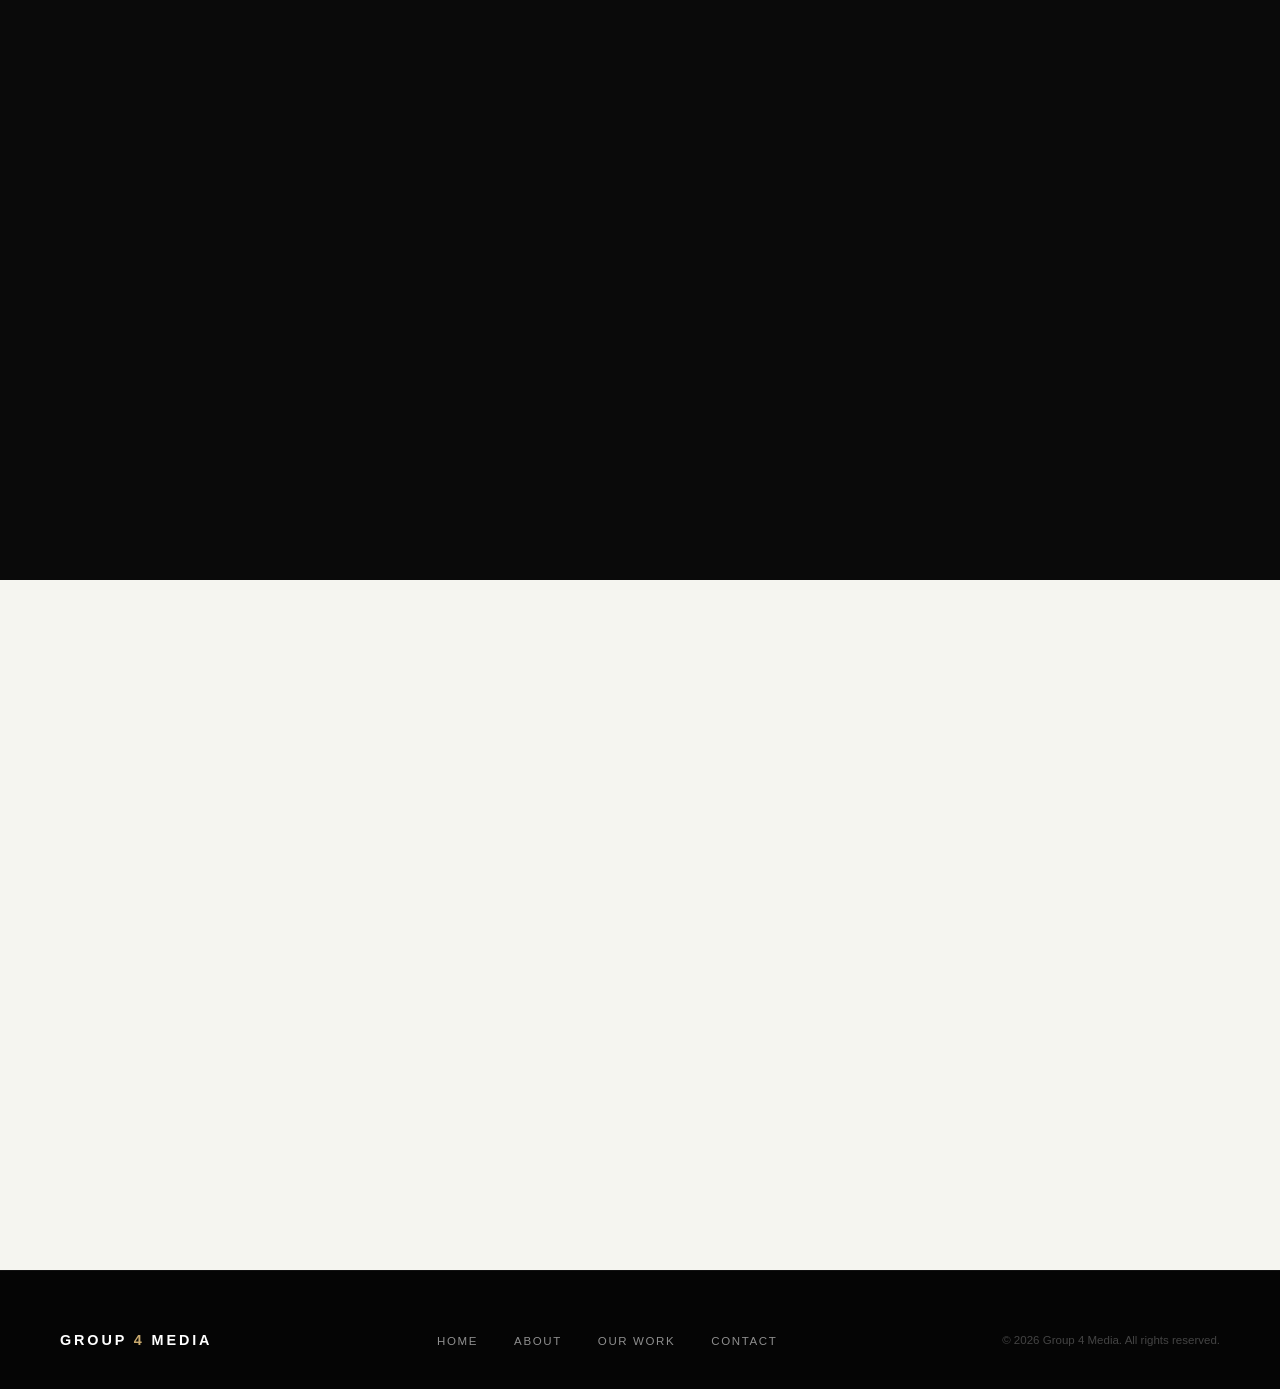
==== commit ae18a643: "Rewrite services as story-first process; add mobile hero image" ====
--- a/index.html
+++ b/index.html
@@ -114,6 +114,24 @@
       width: 100%; height: 100%;
       object-fit: cover;
       object-position: center;
+    }
+
+    #home {
+      background-image: url('mobilehero.png');
+      background-size: cover;
+      background-position: center;
+    }
+
+    @media (min-width: 901px) {
+      #home {
+        background-image: none;
+      }
+    }
+
+    @media (max-width: 900px) {
+      .hero-video {
+        display: none;
+      }
     }
 
     .hero-overlay {
@@ -353,9 +371,18 @@
       margin-bottom: 80px;
     }
 
+    .services-sub {
+      font-size: 0.95rem;
+      line-height: 1.85;
+      color: rgba(255,255,255,0.55);
+      max-width: 560px;
+      margin: 0 auto;
+      font-weight: 300;
+    }
+
     .services-grid {
       display: grid;
-      grid-template-columns: repeat(3, 1fr);
+      grid-template-columns: repeat(2, 1fr);
       gap: 2px;
     }
 
@@ -621,39 +648,30 @@
   <!-- ── SERVICES ── -->
   <section id="services">
     <div class="services-header reveal">
-      <p class="section-label">What We Do</p>
-      <h2 class="section-heading">End-to-end <strong>production</strong></h2>
+      <p class="section-label">How We Work</p>
+      <h2 class="section-heading">Deeper stories, <strong>told properly</strong></h2>
+      <p class="services-sub">We make high-quality, documentary-style films about identity — who you are, why you exist, and the people behind it. One story, carried carefully from first conversation to final cut.</p>
     </div>
     <div class="services-grid">
       <div class="service-card reveal">
-        <p class="service-num">01</p>
-        <h3 class="service-name">Brand Films</h3>
-        <p class="service-desc">Cinematic narratives that define your brand's voice and leave a lasting impression on your audience.</p>
+        <p class="service-num">01 — Listen</p>
+        <h3 class="service-name">It starts with a conversation</h3>
+        <p class="service-desc">Before a camera ever comes out, we sit down with you to understand who you are, what you stand for, and the story you actually want to tell.</p>
       </div>
       <div class="service-card reveal">
-        <p class="service-num">02</p>
-        <h3 class="service-name">Commercial Production</h3>
-        <p class="service-desc">High-impact advertising content crafted for broadcast, digital, and social platforms.</p>
+        <p class="service-num">02 — Plan</p>
+        <h3 class="service-name">We shape the story together</h3>
+        <p class="service-desc">The people we'll interview, the questions we'll ask, the places we'll film, the feeling each scene should carry — all mapped out so nothing is left to chance.</p>
       </div>
       <div class="service-card reveal">
-        <p class="service-num">03</p>
-        <h3 class="service-name">Event Coverage</h3>
-        <p class="service-desc">Multi-camera event documentation that captures the energy and story of every live moment.</p>
+        <p class="service-num">03 — Shoot</p>
+        <h3 class="service-name">Real moments, filmed with intention</h3>
+        <p class="service-desc">Cinematic, documentary-style filming that puts people at ease. Honest interviews and genuine moments, captured with care in every frame.</p>
       </div>
       <div class="service-card reveal">
-        <p class="service-num">04</p>
-        <h3 class="service-name">Post Production</h3>
-        <p class="service-desc">Colour grading, sound design, motion graphics, and precision editing under one roof.</p>
-      </div>
-      <div class="service-card reveal">
-        <p class="service-num">05</p>
-        <h3 class="service-name">Social Content</h3>
-        <p class="service-desc">Platform-native short-form content designed to stop the scroll and drive engagement.</p>
-      </div>
-      <div class="service-card reveal">
-        <p class="service-num">06</p>
-        <h3 class="service-name">Documentary</h3>
-        <p class="service-desc">Long-form storytelling that digs deep — authentic, emotive, and built to endure.</p>
+        <p class="service-num">04 — Edit</p>
+        <h3 class="service-name">Where it all comes together</h3>
+        <p class="service-desc">We cut, colour, and sound-design until the film says exactly what you set out to say — then deliver it ready to share with the people who matter.</p>
       </div>
     </div>
   </section>
